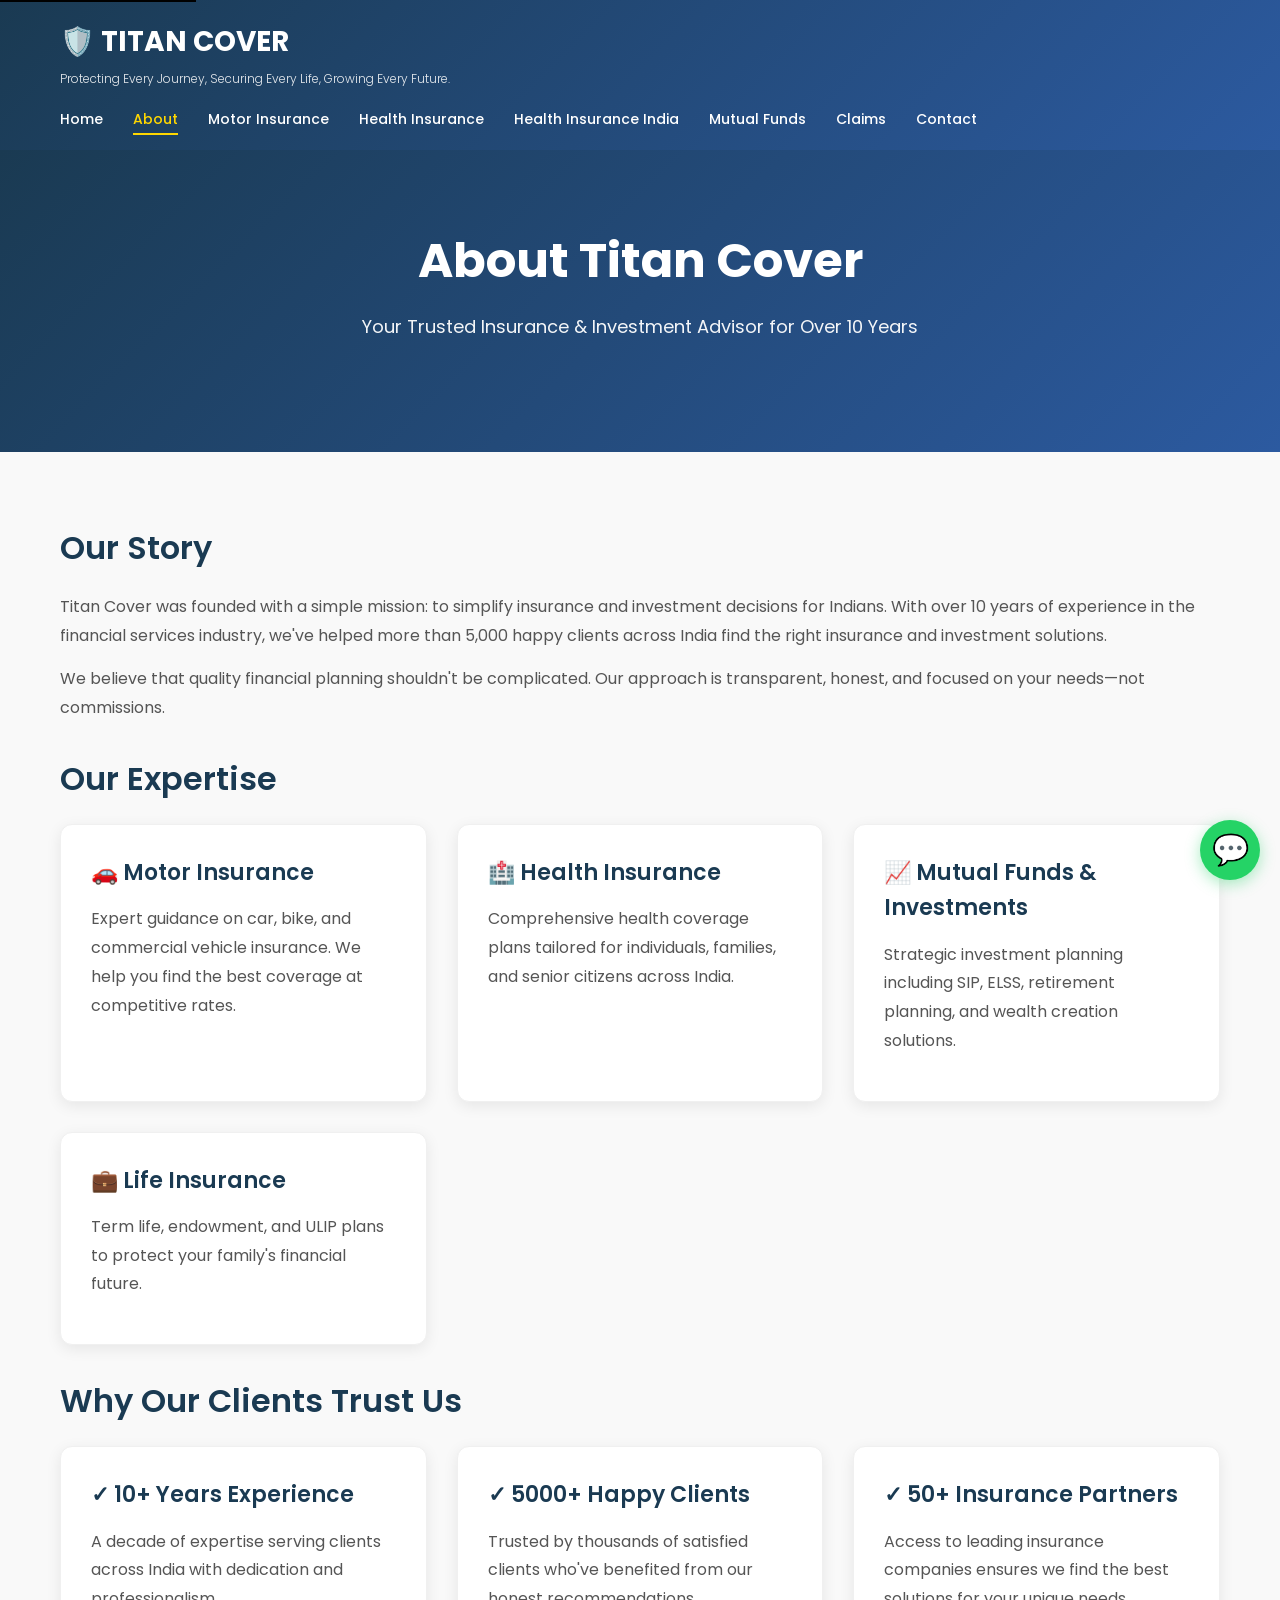
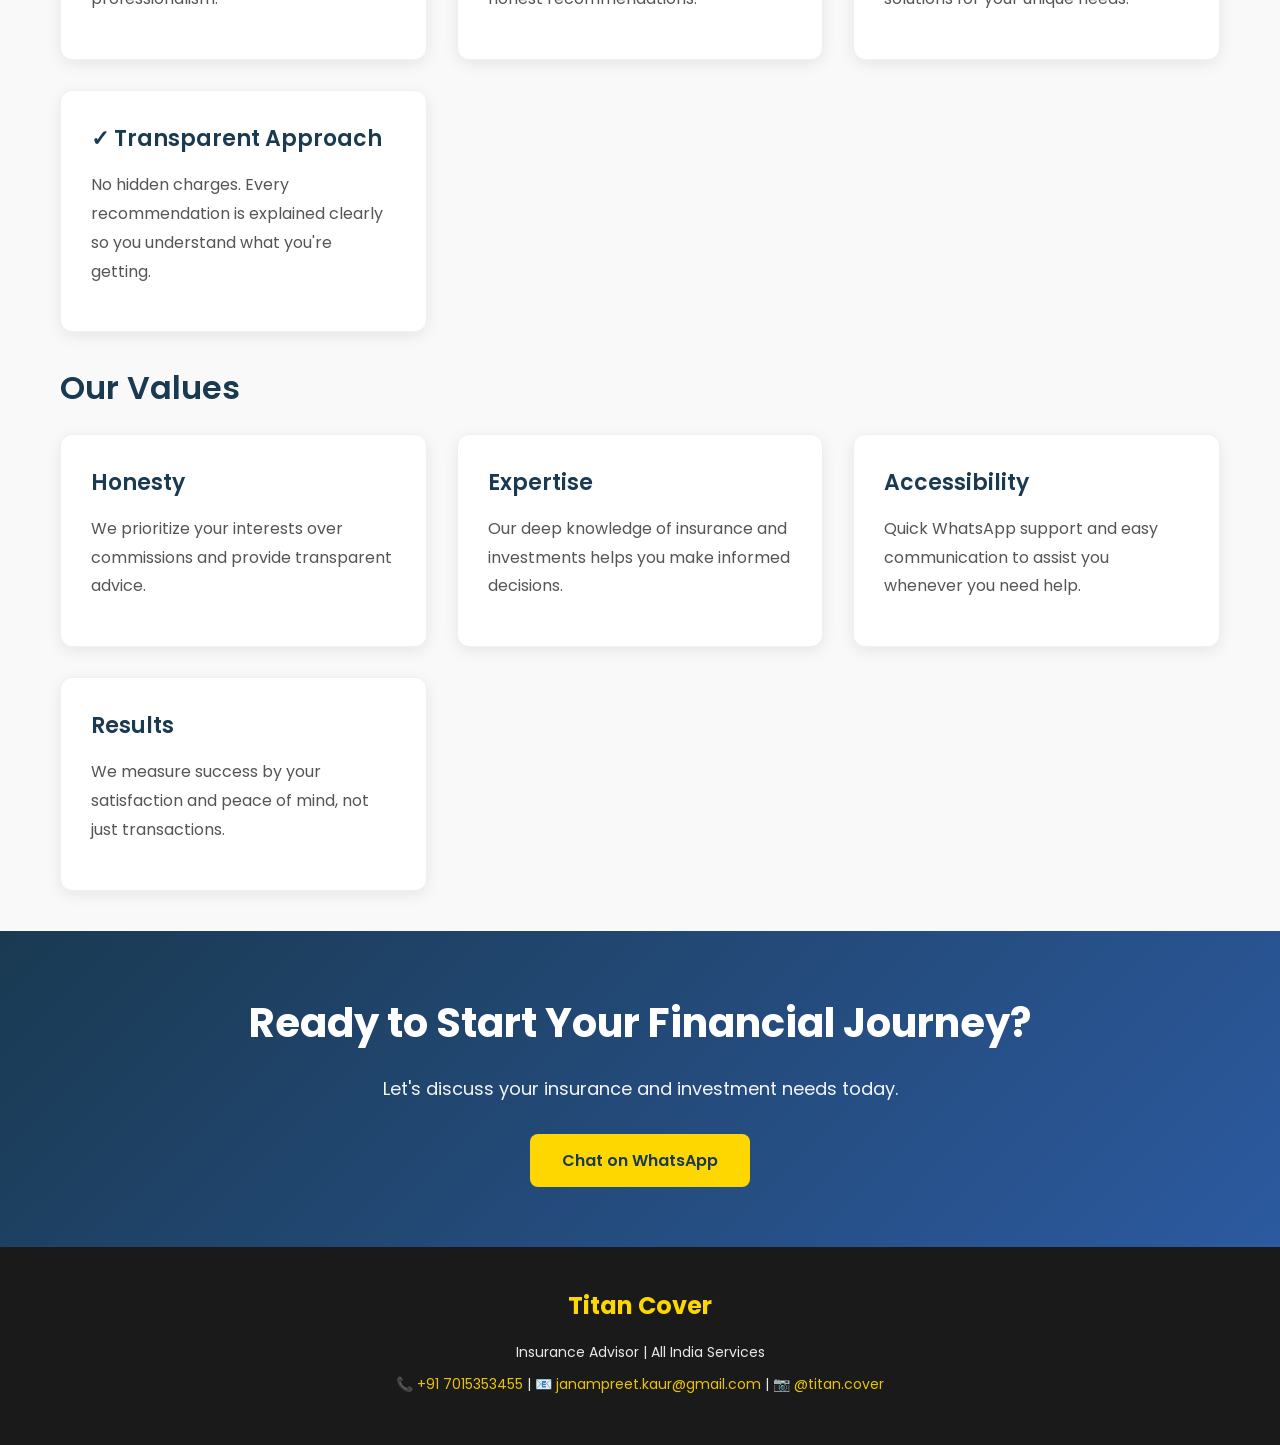
==== about.html @ a2fc04bb "Add complete CSS stylesheet and missing HTML pages" ====
<!DOCTYPE html>
<html lang="en">
<head>
<meta charset="UTF-8">
<meta name="viewport" content="width=device-width, initial-scale=1.0">

<title>About Titan Cover | Insurance & Mutual Fund Advisor</title>

<meta name="description" content="Learn about Titan Cover - your trusted insurance advisor with 10+ years experience serving 5000+ happy clients across India.">
<meta name="keywords" content="about us, insurance advisor, Titan Cover, experience, trust">
<meta name="author" content="Titan Cover">
<meta name="robots" content="index, follow">

<!-- Open Graph Meta Tags -->
<meta property="og:title" content="About Titan Cover">
<meta property="og:description" content="Trusted advisor with 10+ years experience serving 5000+ happy clients.">
<meta property="og:type" content="website">
<meta property="og:url" content="https://titancover.com/about.html">
<meta property="og:image" content="https://titancover.com/images/og-image.png">

<!-- Favicon -->
<link rel="icon" type="image/x-icon" href="favicon.ico">
<link rel="canonical" href="https://titancover.com/about.html">

<!-- Preconnect to External Resources -->
<link rel="preconnect" href="https://fonts.googleapis.com">
<link rel="preconnect" href="https://fonts.gstatic.com" crossorigin>

<!-- Stylesheets -->
<link rel="stylesheet" href="css/style.css">
<link href="https://fonts.googleapis.com/css2?family=Poppins:wght@300;400;500;600;700&display=swap" rel="stylesheet">

<!-- Structured Data -->
<script type="application/ld+json">
{
  "@context": "https://schema.org",
  "@type": "LocalBusiness",
  "name": "Titan Cover",
  "description": "Insurance Advisor & Mutual Fund Expert with 10+ years of experience",
  "telephone": "+91-7015353455",
  "email": "janampreet.kaur@gmail.com",
  "areaServed": "IN",
  "foundingYear": 2013,
  "sameAs": ["https://instagram.com/titan.cover"]
}
</script>
</head>

<body>

<!-- Skip to Main Content Link -->
<a href="#main-content" class="skip-link">Skip to main content</a>

<header role="banner">
<div class="container">

<div class="logo">
<h1>🛡️ TITAN COVER</h1>
<p>Protecting Every Journey, Securing Every Life, Growing Every Future.</p>
</div>

<nav role="navigation" aria-label="Main navigation">
<a href="index.html">Home</a>
<a href="about.html" aria-current="page">About</a>
<a href="motor-insurance.html">Motor Insurance</a>
<a href="health-insurance.html">Health Insurance</a>
<a href="health-insurance-india.html">Health Insurance India</a>
<a href="mutual-funds.html">Mutual Funds</a>
<a href="claims-support.html">Claims</a>
<a href="contact.html">Contact</a>
</nav>

</div>
</header>

<main id="main-content">

<section class="hero" aria-labelledby="hero-title">
<div class="hero-content">
<h2 id="hero-title">About Titan Cover</h2>
<p>Your Trusted Insurance & Investment Advisor for Over 10 Years</p>
</div>
</section>

<section class="section">
<div class="container">

<h2>Our Story</h2>

<p>Titan Cover was founded with a simple mission: to simplify insurance and investment decisions for Indians. With over 10 years of experience in the financial services industry, we've helped more than 5,000 happy clients across India find the right insurance and investment solutions.</p>

<p>We believe that quality financial planning shouldn't be complicated. Our approach is transparent, honest, and focused on your needs—not commissions.</p>

<h2 class="mt-40">Our Expertise</h2>

<div class="service-grid mt-20">

<article class="card">
<h3>🚗 Motor Insurance</h3>
<p>Expert guidance on car, bike, and commercial vehicle insurance. We help you find the best coverage at competitive rates.</p>
</article>

<article class="card">
<h3>🏥 Health Insurance</h3>
<p>Comprehensive health coverage plans tailored for individuals, families, and senior citizens across India.</p>
</article>

<article class="card">
<h3>📈 Mutual Funds & Investments</h3>
<p>Strategic investment planning including SIP, ELSS, retirement planning, and wealth creation solutions.</p>
</article>

<article class="card">
<h3>💼 Life Insurance</h3>
<p>Term life, endowment, and ULIP plans to protect your family's financial future.</p>
</article>

</div>

<h2 class="mt-40">Why Our Clients Trust Us</h2>

<div class="service-grid mt-20">

<article class="card">
<h3>✓ 10+ Years Experience</h3>
<p>A decade of expertise serving clients across India with dedication and professionalism.</p>
</article>

<article class="card">
<h3>✓ 5000+ Happy Clients</h3>
<p>Trusted by thousands of satisfied clients who've benefited from our honest recommendations.</p>
</article>

<article class="card">
<h3>✓ 50+ Insurance Partners</h3>
<p>Access to leading insurance companies ensures we find the best solutions for your unique needs.</p>
</article>

<article class="card">
<h3>✓ Transparent Approach</h3>
<p>No hidden charges. Every recommendation is explained clearly so you understand what you're getting.</p>
</article>

</div>

<h2 class="mt-40">Our Values</h2>

<div class="service-grid mt-20">

<article class="card">
<h3>Honesty</h3>
<p>We prioritize your interests over commissions and provide transparent advice.</p>
</article>

<article class="card">
<h3>Expertise</h3>
<p>Our deep knowledge of insurance and investments helps you make informed decisions.</p>
</article>

<article class="card">
<h3>Accessibility</h3>
<p>Quick WhatsApp support and easy communication to assist you whenever you need help.</p>
</article>

<article class="card">
<h3>Results</h3>
<p>We measure success by your satisfaction and peace of mind, not just transactions.</p>
</article>

</div>

</div>
</section>

<section class="contact-cta" aria-labelledby="cta-title">

<h2 id="cta-title">Ready to Start Your Financial Journey?</h2>

<p>Let's discuss your insurance and investment needs today.</p>

<a href="https://wa.me/917015353455" class="btn-primary" aria-label="Contact us on WhatsApp">
Chat on WhatsApp
</a>

</section>

</main>

<footer role="contentinfo">

<h3>Titan Cover</h3>

<p>Insurance Advisor | All India Services</p>

<p>
<span aria-label="Phone">📞</span> <a href="tel:+917015353455">+91 7015353455</a> |
<span aria-label="Email">📧</span> <a href="mailto:janampreet.kaur@gmail.com">janampreet.kaur@gmail.com</a> |
<span aria-label="Instagram">📷</span> <a href="https://instagram.com/titan.cover" target="_blank" rel="noopener noreferrer">@titan.cover</a>
</p>

</footer>

<a href="https://wa.me/917015353455" class="whatsapp-float" aria-label="Open WhatsApp chat" title="Chat with us on WhatsApp">💬</a>

<script src="script.js" defer></script>

</body>
</html>
---- css/style.css ----
/* ====================================
   TITAN COVER - Global Styles
   ==================================== */

/* Reset & Base Styles */
* {
  margin: 0;
  padding: 0;
  box-sizing: border-box;
}

html {
  scroll-behavior: smooth;
  font-size: 16px;
}

body {
  font-family: 'Poppins', sans-serif;
  line-height: 1.6;
  color: #333;
  background-color: #f9f9f9;
}

/* Accessibility */
.skip-link {
  position: absolute;
  top: -40px;
  left: 0;
  background: #000;
  color: #fff;
  padding: 8px 16px;
  text-decoration: none;
  z-index: 100;
}

.skip-link:focus {
  top: 0;
}

.sr-only {
  position: absolute;
  width: 1px;
  height: 1px;
  padding: 0;
  margin: -1px;
  overflow: hidden;
  clip: rect(0, 0, 0, 0);
  white-space: nowrap;
  border-width: 0;
}

/* Container */
.container {
  max-width: 1200px;
  margin: 0 auto;
  padding: 0 20px;
}

/* ====================================
   HEADER & NAVIGATION
   ==================================== */

header {
  background: linear-gradient(135deg, #1a3a52 0%, #2c5aa0 100%);
  color: white;
  padding: 20px 0;
  box-shadow: 0 2px 10px rgba(0, 0, 0, 0.1);
}

header .container {
  display: flex;
  justify-content: space-between;
  align-items: center;
  flex-wrap: wrap;
  gap: 20px;
}

.logo h1 {
  font-size: 28px;
  font-weight: 700;
  margin: 0;
  display: flex;
  align-items: center;
  gap: 8px;
}

.logo p {
  font-size: 12px;
  margin: 4px 0 0 0;
  opacity: 0.9;
  font-weight: 300;
}

nav {
  display: flex;
  gap: 30px;
  flex-wrap: wrap;
  align-items: center;
}

nav a {
  color: white;
  text-decoration: none;
  font-weight: 500;
  font-size: 14px;
  transition: color 0.3s ease, opacity 0.3s ease;
  position: relative;
}

nav a:hover,
nav a[aria-current="page"] {
  color: #ffd700;
}

nav a[aria-current="page"]::after {
  content: '';
  position: absolute;
  bottom: -5px;
  left: 0;
  width: 100%;
  height: 2px;
  background: #ffd700;
}

/* Responsive Menu */
@media (max-width: 768px) {
  header .container {
    flex-direction: column;
    align-items: flex-start;
  }

  nav {
    flex-direction: column;
    gap: 12px;
    width: 100%;
  }

  nav a {
    display: block;
    padding: 8px 0;
  }
}

/* ====================================
   MAIN CONTENT
   ==================================== */

main {
  min-height: calc(100vh - 200px);
}

/* Hero Section */
.hero {
  background: linear-gradient(135deg, #1a3a52 0%, #2c5aa0 100%);
  color: white;
  padding: 80px 20px;
  text-align: center;
}

.hero-content h2 {
  font-size: 48px;
  font-weight: 700;
  margin-bottom: 20px;
  line-height: 1.3;
}

.hero-content p {
  font-size: 18px;
  margin-bottom: 30px;
  opacity: 0.95;
  max-width: 600px;
  margin-left: auto;
  margin-right: auto;
}

.hero-buttons {
  display: flex;
  gap: 15px;
  justify-content: center;
  flex-wrap: wrap;
}

@media (max-width: 768px) {
  .hero {
    padding: 60px 20px;
  }

  .hero-content h2 {
    font-size: 36px;
  }

  .hero-content p {
    font-size: 16px;
  }

  .hero-buttons {
    flex-direction: column;
    align-items: stretch;
  }
}

/* Buttons */
.btn-primary,
.btn-secondary {
  display: inline-block;
  padding: 14px 32px;
  border-radius: 8px;
  text-decoration: none;
  font-weight: 600;
  font-size: 16px;
  transition: all 0.3s ease;
  cursor: pointer;
  border: none;
  text-align: center;
}

.btn-primary {
  background: #ffd700;
  color: #1a3a52;
}

.btn-primary:hover {
  background: #ffed4e;
  transform: translateY(-2px);
  box-shadow: 0 8px 20px rgba(255, 215, 0, 0.3);
}

.btn-secondary {
  background: white;
  color: #1a3a52;
  border: 2px solid white;
}

.btn-secondary:hover {
  background: transparent;
  color: white;
  transform: translateY(-2px);
}

/* ====================================
   STATS SECTION
   ==================================== */

.stats {
  display: grid;
  grid-template-columns: repeat(auto-fit, minmax(200px, 1fr));
  gap: 30px;
  padding: 60px 20px;
  background: white;
  text-align: center;
}

.stat-box h3 {
  font-size: 48px;
  color: #2c5aa0;
  font-weight: 700;
  margin-bottom: 10px;
  min-height: 60px;
  display: flex;
  align-items: center;
  justify-content: center;
}

.stat-box p {
  font-size: 16px;
  color: #666;
  font-weight: 500;
}

@media (max-width: 768px) {
  .stats {
    grid-template-columns: repeat(2, 1fr);
    gap: 20px;
    padding: 40px 20px;
  }

  .stat-box h3 {
    font-size: 36px;
  }
}

/* ====================================
   SERVICES & CARDS
   ==================================== */

.services,
.why-us {
  padding: 60px 20px;
}

.services h2,
.why-us h2 {
  font-size: 40px;
  color: #1a3a52;
  margin-bottom: 40px;
  text-align: center;
  font-weight: 700;
}

.service-grid {
  display: grid;
  grid-template-columns: repeat(auto-fit, minmax(280px, 1fr));
  gap: 30px;
}

.card {
  background: white;
  border-radius: 12px;
  padding: 30px;
  box-shadow: 0 4px 15px rgba(0, 0, 0, 0.08);
  transition: all 0.3s ease;
  border: 1px solid #f0f0f0;
}

.card:hover {
  transform: translateY(-10px);
  box-shadow: 0 12px 30px rgba(0, 0, 0, 0.15);
}

.card h3 {
  font-size: 22px;
  color: #1a3a52;
  margin-bottom: 15px;
  font-weight: 600;
}

.card p {
  color: #666;
  font-size: 15px;
  margin-bottom: 20px;
  line-height: 1.6;
}

.card a {
  color: #2c5aa0;
  text-decoration: none;
  font-weight: 600;
  display: inline-block;
  transition: color 0.3s ease;
}

.card a:hover {
  color: #ffd700;
}

/* ====================================
   CTA SECTION
   ==================================== */

.contact-cta {
  background: linear-gradient(135deg, #1a3a52 0%, #2c5aa0 100%);
  color: white;
  padding: 60px 20px;
  text-align: center;
}

.contact-cta h2 {
  font-size: 40px;
  margin-bottom: 20px;
  font-weight: 700;
}

.contact-cta p {
  font-size: 18px;
  margin-bottom: 30px;
  opacity: 0.95;
}

/* ====================================
   FOOTER
   ==================================== */

footer {
  background: #1a1a1a;
  color: white;
  padding: 40px 20px;
  text-align: center;
}

footer h3 {
  font-size: 24px;
  margin-bottom: 15px;
  color: #ffd700;
}

footer p {
  margin: 10px 0;
  font-size: 14px;
  opacity: 0.9;
}

footer a {
  color: #ffd700;
  text-decoration: none;
  transition: color 0.3s ease;
}

footer a:hover {
  color: white;
}

/* ====================================
   WHATSAPP FLOATING BUTTON
   ==================================== */

.whatsapp-float {
  position: fixed;
  bottom: 20px;
  right: 20px;
  width: 60px;
  height: 60px;
  background: #25d366;
  border-radius: 50%;
  display: flex;
  align-items: center;
  justify-content: center;
  text-decoration: none;
  font-size: 30px;
  box-shadow: 0 4px 15px rgba(37, 211, 102, 0.4);
  transition: all 0.3s ease;
  z-index: 50;
}

.whatsapp-float:hover {
  background: #20ba5a;
  transform: scale(1.1);
  box-shadow: 0 6px 25px rgba(37, 211, 102, 0.6);
}

@media (max-width: 768px) {
  .whatsapp-float {
    width: 50px;
    height: 50px;
    font-size: 24px;
  }
}

/* ====================================
   SECTION STYLES
   ==================================== */

.section {
  padding: 40px 20px;
}

.section h1 {
  font-size: 40px;
  color: #1a3a52;
  margin-bottom: 30px;
  font-weight: 700;
}

.section h2 {
  font-size: 32px;
  color: #1a3a52;
  margin: 30px 0 20px 0;
  font-weight: 600;
}

.section p {
  font-size: 16px;
  line-height: 1.8;
  color: #555;
  margin-bottom: 15px;
}

/* ====================================
   RESPONSIVE DESIGN
   ==================================== */

@media (max-width: 1024px) {
  .service-grid {
    grid-template-columns: repeat(auto-fit, minmax(250px, 1fr));
    gap: 25px;
  }
}

@media (max-width: 768px) {
  .services h2,
  .why-us h2,
  .contact-cta h2 {
    font-size: 32px;
  }

  .service-grid {
    grid-template-columns: 1fr;
  }

  footer {
    padding: 30px 20px;
  }
}

/* ====================================
   UTILITY CLASSES
   ==================================== */

.text-center {
  text-align: center;
}

.mt-20 {
  margin-top: 20px;
}

.mb-20 {
  margin-bottom: 20px;
}

.mt-40 {
  margin-top: 40px;
}

.mb-40 {
  margin-bottom: 40px;
}

/* ====================================
   TRANSITIONS & ANIMATIONS
   ==================================== */

@media (prefers-reduced-motion: reduce) {
  * {
    animation-duration: 0.01ms !important;
    animation-iteration-count: 1 !important;
    transition-duration: 0.01ms !important;
  }
}
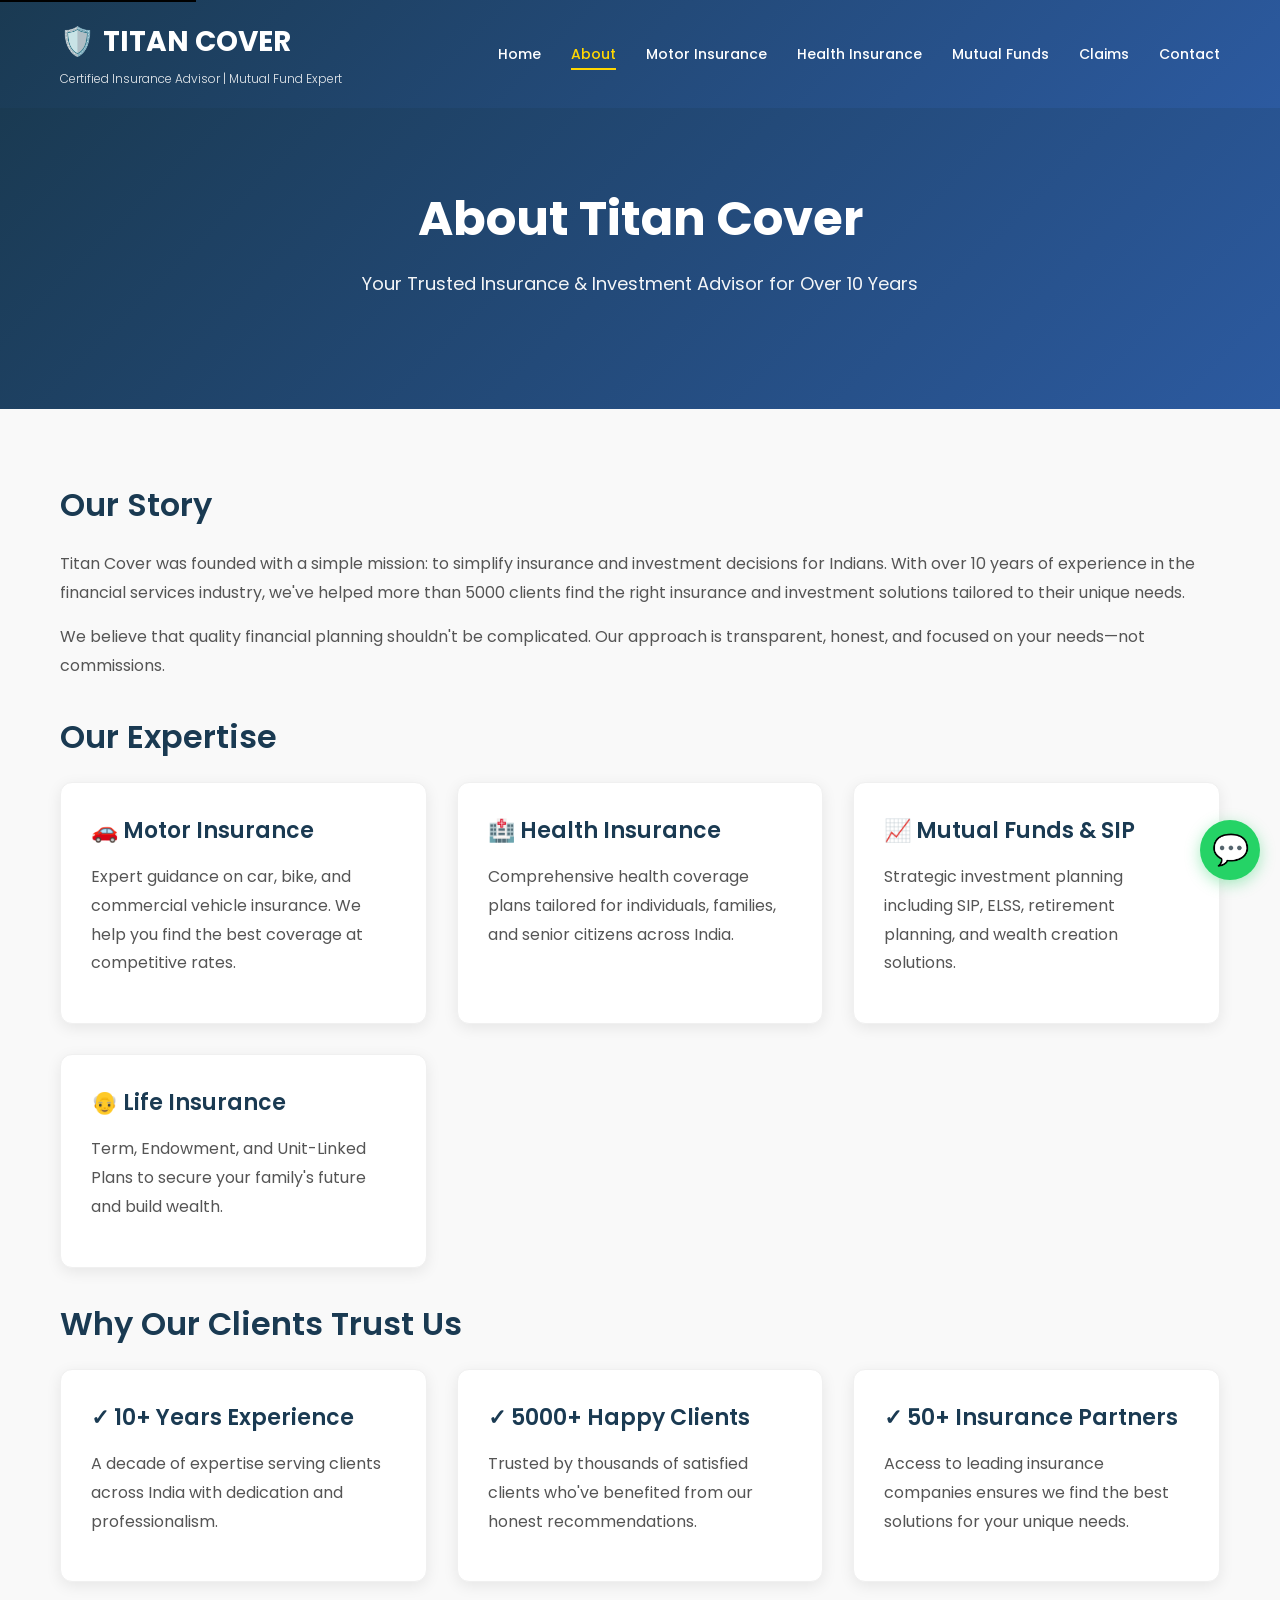
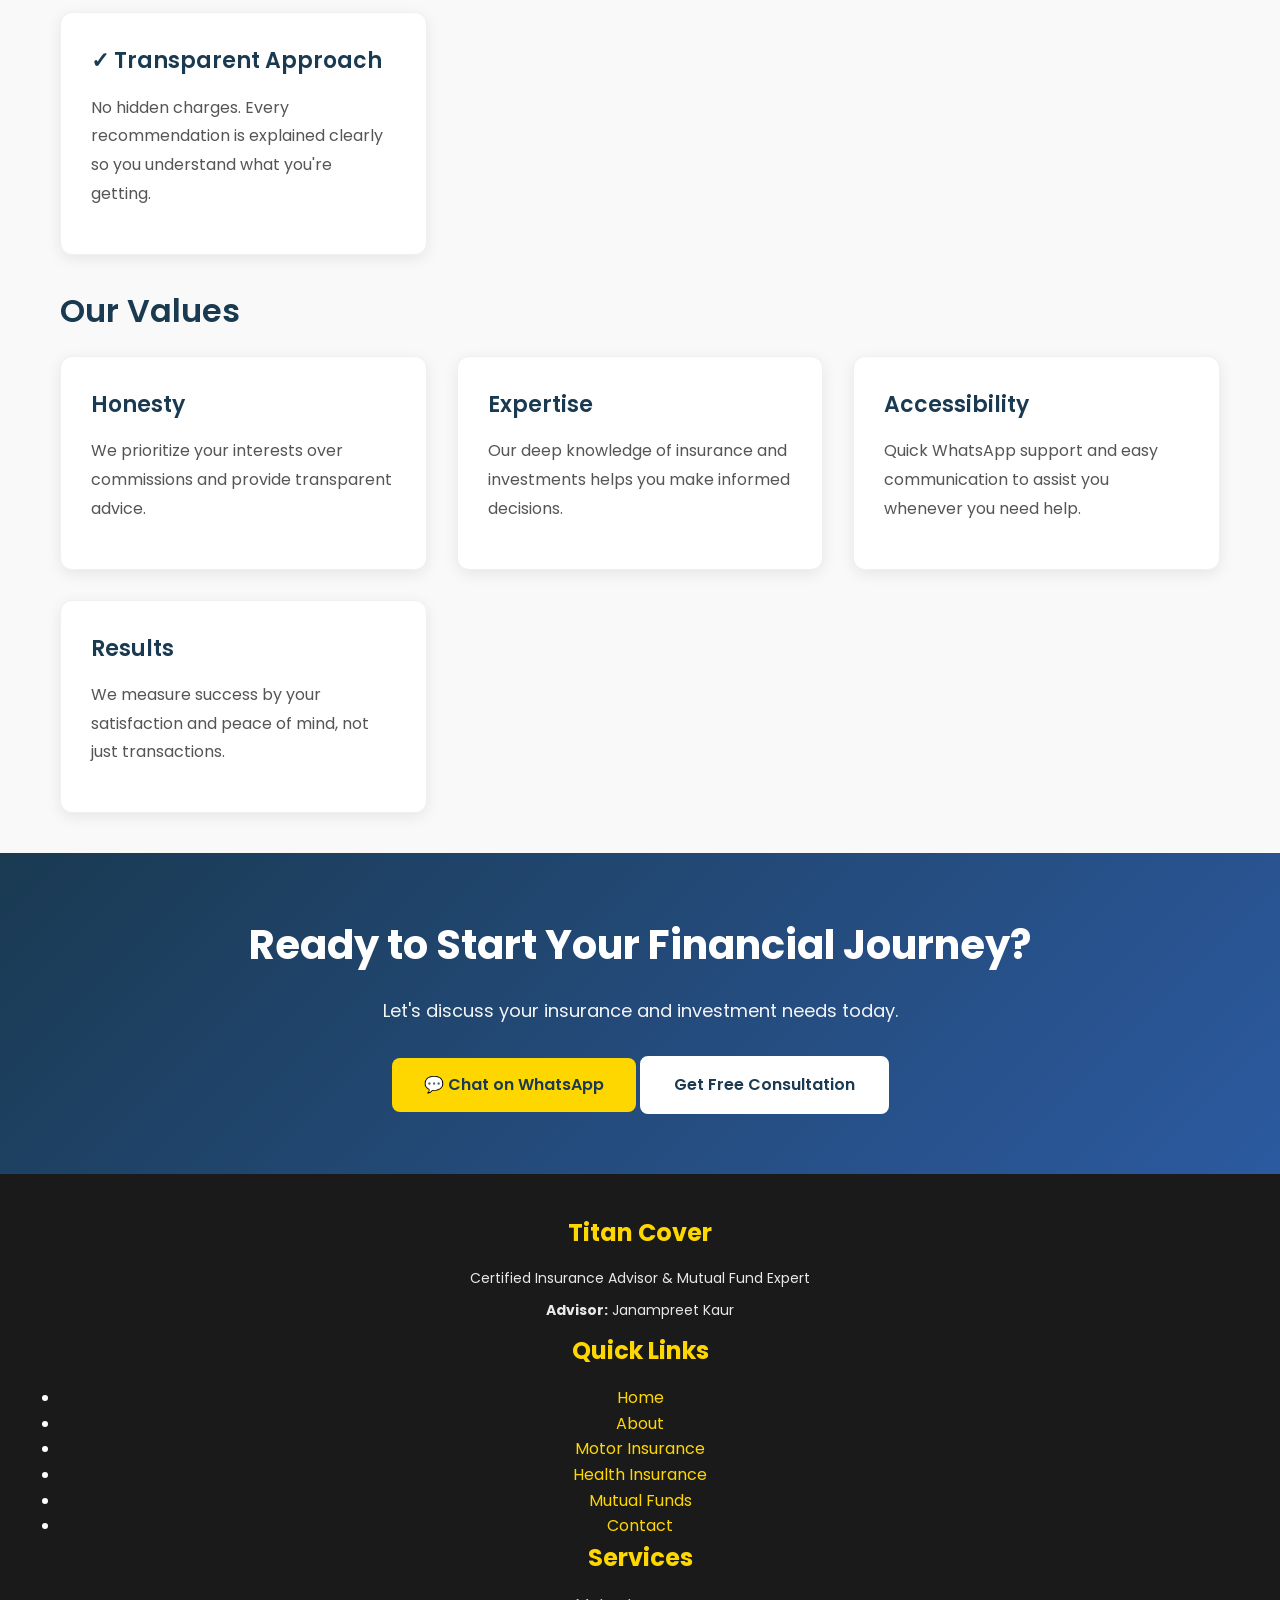
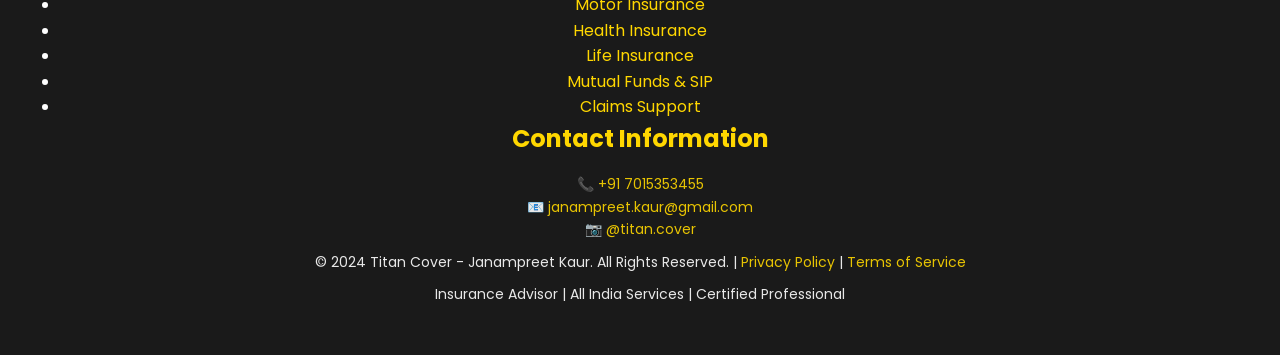
==== commit 79f6b61f: "Update about.html to match index.html structure and navigation - remove "Health Insurance India" lin" ====
--- a/about.html
+++ b/about.html
@@ -4,19 +4,27 @@
 <meta charset="UTF-8">
 <meta name="viewport" content="width=device-width, initial-scale=1.0">
 
-<title>About Titan Cover | Insurance & Mutual Fund Advisor</title>
-
-<meta name="description" content="Learn about Titan Cover - your trusted insurance advisor with 10+ years experience serving 5000+ happy clients across India.">
-<meta name="keywords" content="about us, insurance advisor, Titan Cover, experience, trust">
-<meta name="author" content="Titan Cover">
+<title>About Titan Cover | Certified Insurance Advisor & Mutual Fund Expert</title>
+
+<meta name="description" content="Learn about Titan Cover - your trusted insurance advisor with 10+ years experience serving 5000+ happy clients across India. Certified Insurance Advisor specializing in Motor Insurance, Health Insurance, Life Insurance and Mutual Funds.">
+<meta name="keywords" content="about us, insurance advisor, Titan Cover, experience, trust, Janampreet Kaur, certified advisor">
+<meta name="author" content="Janampreet Kaur - Titan Cover">
 <meta name="robots" content="index, follow">
+<meta name="theme-color" content="#1a3a52">
 
 <!-- Open Graph Meta Tags -->
-<meta property="og:title" content="About Titan Cover">
-<meta property="og:description" content="Trusted advisor with 10+ years experience serving 5000+ happy clients.">
+<meta property="og:title" content="About Titan Cover | Certified Insurance Advisor">
+<meta property="og:description" content="Trusted advisor with 10+ years experience serving 5000+ happy clients across India.">
 <meta property="og:type" content="website">
 <meta property="og:url" content="https://titancover.com/about.html">
 <meta property="og:image" content="https://titancover.com/images/og-image.png">
+<meta property="og:locale" content="en_IN">
+
+<!-- Twitter Card Meta Tags -->
+<meta name="twitter:card" content="summary_large_image">
+<meta name="twitter:title" content="About Titan Cover | Insurance Advisor">
+<meta name="twitter:description" content="Certified Insurance & Mutual Fund Advisor with 10+ years experience.">
+<meta name="twitter:image" content="https://titancover.com/images/og-image.png">
 
 <!-- Favicon -->
 <link rel="icon" type="image/x-icon" href="favicon.ico">
@@ -28,6 +36,7 @@
 
 <!-- Stylesheets -->
 <link rel="stylesheet" href="css/style.css">
+<link rel="preload" href="https://fonts.googleapis.com/css2?family=Poppins:wght@300;400;500;600;700&display=swap" as="style">
 <link href="https://fonts.googleapis.com/css2?family=Poppins:wght@300;400;500;600;700&display=swap" rel="stylesheet">
 
 <!-- Structured Data -->
@@ -35,28 +44,33 @@
 {
   "@context": "https://schema.org",
   "@type": "LocalBusiness",
-  "name": "Titan Cover",
-  "description": "Insurance Advisor & Mutual Fund Expert with 10+ years of experience",
+  "name": "Titan Cover - Janampreet Kaur",
+  "description": "Certified Insurance Advisor & Mutual Fund Expert with 10+ years of experience",
   "telephone": "+91-7015353455",
   "email": "janampreet.kaur@gmail.com",
   "areaServed": "IN",
-  "foundingYear": 2013,
-  "sameAs": ["https://instagram.com/titan.cover"]
+  "priceRange": "Varies",
+  "sameAs": ["https://instagram.com/titan.cover"],
+  "address": {
+    "@type": "PostalAddress",
+    "addressCountry": "IN"
+  },
+  "knowsAbout": ["Motor Insurance", "Health Insurance", "Life Insurance", "Mutual Funds", "SIP", "ELSS"]
 }
 </script>
 </head>
 
 <body>
 
-<!-- Skip to Main Content Link -->
+<!-- Skip to Main Content Link for Accessibility -->
 <a href="#main-content" class="skip-link">Skip to main content</a>
 
 <header role="banner">
 <div class="container">
 
 <div class="logo">
-<h1>🛡️ TITAN COVER</h1>
-<p>Protecting Every Journey, Securing Every Life, Growing Every Future.</p>
+<h1><span class="shield-icon">🛡️</span> TITAN COVER</h1>
+<p class="tagline">Certified Insurance Advisor | Mutual Fund Expert</p>
 </div>
 
 <nav role="navigation" aria-label="Main navigation">
@@ -64,7 +78,6 @@
 <a href="about.html" aria-current="page">About</a>
 <a href="motor-insurance.html">Motor Insurance</a>
 <a href="health-insurance.html">Health Insurance</a>
-<a href="health-insurance-india.html">Health Insurance India</a>
 <a href="mutual-funds.html">Mutual Funds</a>
 <a href="claims-support.html">Claims</a>
 <a href="contact.html">Contact</a>
@@ -87,7 +100,7 @@
 
 <h2>Our Story</h2>
 
-<p>Titan Cover was founded with a simple mission: to simplify insurance and investment decisions for Indians. With over 10 years of experience in the financial services industry, we've helped more than 5,000 happy clients across India find the right insurance and investment solutions.</p>
+<p>Titan Cover was founded with a simple mission: to simplify insurance and investment decisions for Indians. With over 10 years of experience in the financial services industry, we've helped more than 5000 clients find the right insurance and investment solutions tailored to their unique needs.</p>
 
 <p>We believe that quality financial planning shouldn't be complicated. Our approach is transparent, honest, and focused on your needs—not commissions.</p>
 
@@ -106,13 +119,13 @@
 </article>
 
 <article class="card">
-<h3>📈 Mutual Funds & Investments</h3>
+<h3>📈 Mutual Funds & SIP</h3>
 <p>Strategic investment planning including SIP, ELSS, retirement planning, and wealth creation solutions.</p>
 </article>
 
 <article class="card">
-<h3>💼 Life Insurance</h3>
-<p>Term life, endowment, and ULIP plans to protect your family's financial future.</p>
+<h3>👴 Life Insurance</h3>
+<p>Term, Endowment, and Unit-Linked Plans to secure your family's future and build wealth.</p>
 </article>
 
 </div>
@@ -178,29 +191,79 @@
 
 <p>Let's discuss your insurance and investment needs today.</p>
 
+<div class="cta-buttons">
 <a href="https://wa.me/917015353455" class="btn-primary" aria-label="Contact us on WhatsApp">
-Chat on WhatsApp
+💬 Chat on WhatsApp
 </a>
 
+<a href="contact.html" class="btn-secondary">
+Get Free Consultation
+</a>
+</div>
+
 </section>
 
 </main>
 
 <footer role="contentinfo">
 
+<div class="container">
+
+<div class="footer-content">
+
+<div class="footer-section">
 <h3>Titan Cover</h3>
-
-<p>Insurance Advisor | All India Services</p>
-
+<p>Certified Insurance Advisor & Mutual Fund Expert</p>
+<p><strong>Advisor:</strong> Janampreet Kaur</p>
+</div>
+
+<div class="footer-section">
+<h3>Quick Links</h3>
+<ul>
+<li><a href="index.html">Home</a></li>
+<li><a href="about.html">About</a></li>
+<li><a href="motor-insurance.html">Motor Insurance</a></li>
+<li><a href="health-insurance.html">Health Insurance</a></li>
+<li><a href="mutual-funds.html">Mutual Funds</a></li>
+<li><a href="contact.html">Contact</a></li>
+</ul>
+</div>
+
+<div class="footer-section">
+<h3>Services</h3>
+<ul>
+<li><a href="motor-insurance.html">Motor Insurance</a></li>
+<li><a href="health-insurance.html">Health Insurance</a></li>
+<li><a href="life-insurance.html">Life Insurance</a></li>
+<li><a href="mutual-funds.html">Mutual Funds & SIP</a></li>
+<li><a href="claims-support.html">Claims Support</a></li>
+</ul>
+</div>
+
+<div class="footer-section">
+<h3>Contact Information</h3>
 <p>
-<span aria-label="Phone">📞</span> <a href="tel:+917015353455">+91 7015353455</a> |
-<span aria-label="Email">📧</span> <a href="mailto:janampreet.kaur@gmail.com">janampreet.kaur@gmail.com</a> |
+<span aria-label="Phone">📞</span> <a href="tel:+917015353455">+91 7015353455</a><br>
+<span aria-label="Email">📧</span> <a href="mailto:janampreet.kaur@gmail.com">janampreet.kaur@gmail.com</a><br>
 <span aria-label="Instagram">📷</span> <a href="https://instagram.com/titan.cover" target="_blank" rel="noopener noreferrer">@titan.cover</a>
 </p>
+</div>
+
+</div>
+
+<div class="footer-bottom">
+<p>&copy; 2024 Titan Cover - Janampreet Kaur. All Rights Reserved. | <a href="#">Privacy Policy</a> | <a href="#">Terms of Service</a></p>
+<p>Insurance Advisor | All India Services | Certified Professional</p>
+</div>
+
+</div>
 
 </footer>
 
-<a href="https://wa.me/917015353455" class="whatsapp-float" aria-label="Open WhatsApp chat" title="Chat with us on WhatsApp">💬</a>
+<!-- WhatsApp Floating Button -->
+<a href="https://wa.me/917015353455" class="whatsapp-float" aria-label="Open WhatsApp chat" title="Chat with us on WhatsApp">
+💬
+</a>
 
 <script src="script.js" defer></script>
 
